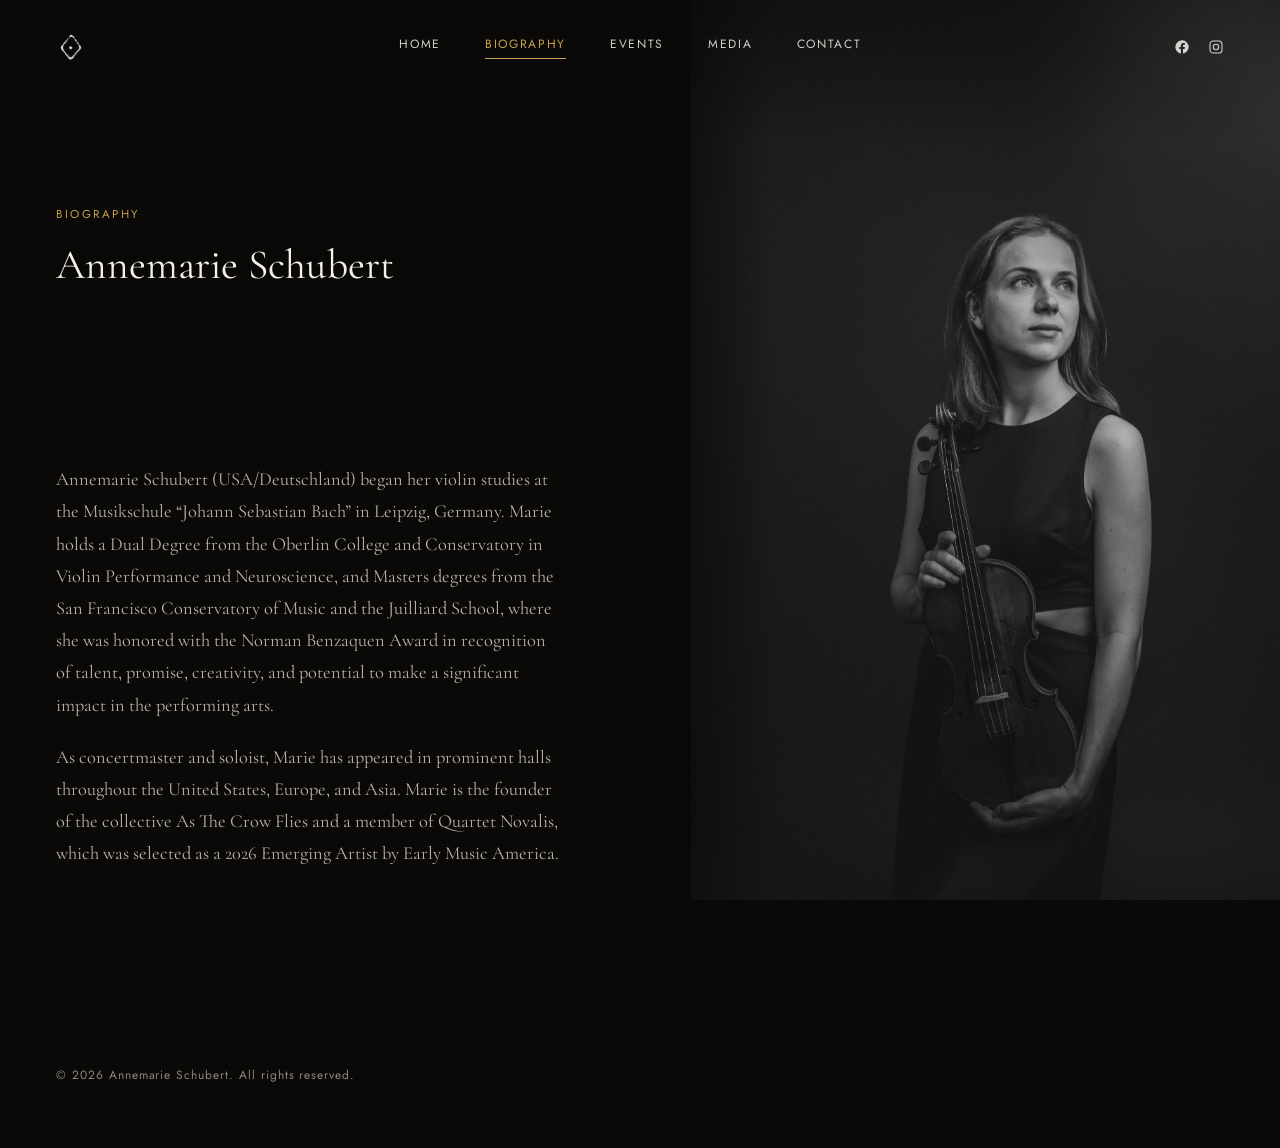
==== biography.html @ f5575508 "Initial commit" ====
<!DOCTYPE html>
<html lang="en">
<head>
<meta charset="UTF-8">
<meta name="viewport" content="width=device-width, initial-scale=1.0">
<title>Biography — Annemarie Schubert</title>
<link rel="preconnect" href="https://fonts.googleapis.com">
<link rel="preconnect" href="https://fonts.gstatic.com" crossorigin>
<link href="https://fonts.googleapis.com/css2?family=Cormorant+Garamond:wght@300;400;500&family=Jost:wght@400;500&display=swap" rel="stylesheet">
<link rel="stylesheet" href="styles.css">
</head>
<body class="page-inner bio-page">

<div class="hero-fixed">
<div class="hero-bg"></div>
</div>

<div class="page">

<header class="nav">
<a href="index.html" class="logo" aria-label="Home">
<img src="assets/logo.png" alt="Annemarie Schubert" width="30" height="30">
</a>

<nav class="nav-links">
<a href="index.html">Home</a>
<a href="biography.html" class="active">Biography</a>
<a href="events.html">Events</a>
<a href="media.html">Media</a>
<a href="contact.html">Contact</a>
</nav>

<div class="socials">
<a href="#" aria-label="Facebook">
<svg width="16" height="16" viewBox="0 0 24 24" fill="currentColor"><path d="M22 12a10 10 0 1 0-11.6 9.9v-7H7.9V12h2.5V9.8c0-2.5 1.5-3.9 3.8-3.9 1.1 0 2.2.2 2.2.2v2.5h-1.3c-1.2 0-1.6.8-1.6 1.6V12h2.8l-.4 2.9h-2.4v7A10 10 0 0 0 22 12Z"/></svg>
</a>
<a href="#" aria-label="Instagram">
<svg width="16" height="16" viewBox="0 0 24 24" fill="none" stroke="currentColor" stroke-width="1.6"><rect x="3" y="3" width="18" height="18" rx="5"/><circle cx="12" cy="12" r="4"/><circle cx="17.2" cy="6.8" r="0.6" fill="currentColor" stroke="none"/></svg>
</a>
</div>

<!-- Mobile only — replaces .socials at the 820px breakpoint (see
     styles.css). Toggles #mobile-menu below via nav.js. -->
<button type="button" class="nav-toggle" id="nav-toggle" aria-label="Open menu" aria-expanded="false" aria-controls="mobile-menu">
<svg class="nav-toggle-icon-menu" width="22" height="22" viewBox="0 0 22 22" fill="none" xmlns="http://www.w3.org/2000/svg">
<path d="M2 6h18M2 11h18M2 16h18" stroke="currentColor" stroke-width="1.4" stroke-linecap="round"/>
</svg>
<svg class="nav-toggle-icon-close" width="22" height="22" viewBox="0 0 22 22" fill="none" xmlns="http://www.w3.org/2000/svg" hidden>
<path d="M4 4l14 14M18 4L4 18" stroke="currentColor" stroke-width="1.4" stroke-linecap="round"/>
</svg>
</button>

<!-- Mobile only — collapsed (max-height:0) until nav.js adds .is-open. -->
<nav class="mobile-menu" id="mobile-menu" aria-label="Mobile">
<ul class="mobile-menu-links">
<li><a href="index.html">Home</a></li>
<li><a href="biography.html" class="active">Biography</a></li>
<li><a href="events.html">Events</a></li>
<li><a href="media.html">Media</a></li>
<li><a href="contact.html">Contact</a></li>
</ul>
</nav>
</header>

<!-- No .hero-spacer / .content-gradient / .hero-text on inner pages — content
       sits directly over the fixed photo from right under the nav, all the way
       down to the footer. The photo stays fixed and visible the entire scroll;
       .content is transparent (see .content-overlay in styles.css). -->
<main class="content content-overlay">

<section class="section page-lead">
<span class="eyebrow">Biography</span>
<h2>Annemarie Schubert</h2>
</section>

<section class="section">
<p>
        Annemarie Schubert (USA/Deutschland) began her violin studies at the
        Musikschule &ldquo;Johann Sebastian Bach&rdquo; in Leipzig, Germany.
        Marie holds a Dual Degree from the Oberlin College and Conservatory
        in Violin Performance and Neuroscience, and Masters degrees
        from the San Francisco Conservatory of Music and the Juilliard School,
        where she was honored with the Norman Benzaquen Award in recognition of
        talent, promise, creativity, and potential to make a significant
        impact in the performing arts.
</p>
<p>
        As concertmaster and soloist, Marie has appeared in prominent halls
        throughout the United States, Europe, and Asia. Marie is the
        founder of the collective As The Crow Flies and a member of
        Quartet Novalis, which was selected as a 2026 Emerging Artist
        by Early Music America.
</p>
</section>

<footer class="footer">
<p>&copy; 2026 Annemarie Schubert. All rights reserved.</p>
</footer>

</main>

</div>

<script src="script.js"></script>
<script src="nav.js"></script>
</body>
</html>
---- styles.css ----
:root{
  --black:#0a0908;
  --cream:#f4f1ea;
  --gold:#c9a24b;
  --muted:#b9b3a6;
  --serif:'Cormorant Garamond', Georgia, serif;
  --sans:'Jost', Helvetica, Arial, sans-serif;
}

*{margin:0;padding:0;box-sizing:border-box;}

html{scroll-behavior:smooth;}

/* Deliberately not setting overscroll-behavior to anything but the
   default ("auto") here. That default is what lets the browser's native
   rubber-band/elastic overscroll run when scrolling past the top or
   bottom of the page (this is a built-in feature of trackpad scrolling
   in Safari/Chrome on macOS, and of touchscreens generally — not
   something a site author codes). It tracks the actual gesture and
   releases exactly on lift-off because the OS has real access to touch/
   trackpad state that JavaScript does not, which is why it feels correct
   in a way a hand-rolled JS approximation never quite manages. On
   platforms without native elastic scrolling (Windows, most of Linux,
   non-momentum mice), there's simply no bounce — same as most sites,
   including the one this design is based on. */

body{
  background:var(--black);
  color:var(--cream);
  font-family:var(--sans);
  overflow-x:hidden;
}

a{color:inherit;text-decoration:none;}

/* ============ FIXED HERO LAYER ============
   This is just the photo, position:fixed, so it never moves. The nav,
   spacer, and content all live in .page, which scrolls normally on top
   of it. */
.hero-fixed{
  position:fixed;
  inset:0;
  height:100vh;
  width:100%;
  z-index:1;
  overflow:hidden;
}

.hero-bg{
  position:absolute;
  inset:0;
  background-image:url('assets/hero.jpg');
  background-size:cover;
  background-position:center 20%;
  z-index:0;
}

/* Biography uses its own photo instead of the shared hero image.
   Same background-size/position as .hero-bg, just a different file. */
body.bio-page .hero-bg{
  background-image:url('assets/bio.jpg');
}

/* Contact likewise uses its own photo. */
body.contact-page .hero-bg{
  background-image:url('assets/contact.jpg');
}

/* subtle permanent darkening so nav/text stay legible over any photo.
   This is deliberately light/vignette-style — Home only needs it near the
   nav and where .hero-text sits, since the rest of Home is solid black
   .content covering the photo anyway. */
.hero-fixed::after{
  content:'';
  position:absolute;
  inset:0;
  background:linear-gradient(180deg, rgba(0,0,0,.35) 0%, rgba(0,0,0,0) 30%, rgba(0,0,0,0) 55%, rgba(0,0,0,.75) 100%);
  z-index:1;
  pointer-events:none;
}

/* Inner pages (Biography/Events/Media/Contact) never cover the photo with
   solid black — .content stays transparent (see .content-overlay below)
   for the entire scroll, all the way to the footer. Because .hero-fixed
   is position:fixed at 100vh, it always fills whatever's currently in the
   viewport, so this stronger, more uniform wash keeps text readable no
   matter how far the user has scrolled or how long the page is. */
body.page-inner .hero-fixed::after{
  background:linear-gradient(180deg, rgba(8,7,6,.62) 0%, rgba(8,7,6,.5) 45%, rgba(8,7,6,.64) 100%);
}

/* ============ PAGE (scrolling frame of reference) ============
   Wraps the nav, hero spacer, and content. This is a normal, non-fixed
   element, so everything inside it — including the nav — scrolls up
   together at the same rate. It only needs to sit above .hero-fixed in
   the stacking order so the photo shows through where .page is
   transparent (over the nav and the spacer). */
.page{
  position:relative;
  z-index:2;
}

/* ---------- Nav ----------
   Normal flow now (not fixed/absolute) so it scrolls at the same speed
   as everything else in .page instead of staying pinned to the photo. */
.nav{
  position:relative;
  z-index:10; /* .content below has its own stacking context at z-index:2;
                 this keeps the mobile dropdown menu (a descendant of
                 .nav) painting above it rather than getting covered */
  display:flex;
  align-items:center;
  justify-content:space-between;
  padding:2rem 3.5rem;
}

.logo{
  display:flex;
  opacity:.9;
  transition:opacity .25s ease;
}

.logo:hover{
  opacity:1;
}

.logo img{
  display:block;
  width:30px;
  height:30px;
  object-fit:contain; /* the cropped source is ~38x44, not perfectly
                          square — this keeps it from being stretched
                          into a distorted square */
}

.nav-links{
  display:flex;
  gap:2.75rem;
}

.nav-links a{
  font-size:.75rem;
  letter-spacing:.14em;
  text-transform:uppercase;
  color:var(--cream);
  opacity:.85;
  padding-bottom:.35rem;
  border-bottom:1px solid transparent;
  transition:opacity .25s ease, border-color .25s ease, color .25s ease;
}

.nav-links a:hover,
.nav-links a.active{
  opacity:1;
  color:var(--gold);
  border-color:var(--gold);
}

.socials{
  display:flex;
  gap:1.1rem;
}

.socials a{
  color:var(--cream);
  opacity:.85;
  display:flex;
  transition:opacity .25s ease;
}
.socials a:hover{opacity:1;}

/* Mobile menu toggle — hidden on desktop; the @media block below shows
   it in place of .socials, which is hidden at the same breakpoint. */
.nav-toggle{
  display:none;
  align-items:center;
  justify-content:center;
  width:2.25rem;
  height:2.25rem;
  padding:0;
  background:none;
  border:none;
  color:var(--cream);
  cursor:pointer;
}

.nav-toggle svg{display:block;}
.nav-toggle svg[hidden]{display:none;} /* without this, .nav-toggle svg's
  own specificity beats the browser's default [hidden]{display:none} rule,
  so both icons stay visible regardless of the hidden attribute */

/* Slide-down mobile menu panel — hidden entirely on desktop; on mobile
   it's always in the DOM but collapsed to max-height:0 until nav.js
   adds .is-open. */
.mobile-menu{
  display:none;
}

.mobile-menu-links{
  list-style:none;
}

.mobile-menu-links a{
  display:block;
  font-size:.85rem;
  letter-spacing:.14em;
  text-transform:uppercase;
  color:var(--cream);
  opacity:.85;
}

.mobile-menu-links a.active,
.mobile-menu-links a:hover{
  opacity:1;
  color:var(--gold);
}

/* ---------- Hero text ----------
   Lives inside .content (not .hero-fixed), positioned absolutely at the
   same top offset as .content-gradient so it sits right where the fade
   begins — and because it's part of the scrolling content, it travels
   up together with the gradient instead of staying pinned to the photo. */
.hero-text{
  position:absolute;
  top:-42vh;
  left:0;
  right:0;
  z-index:2;
  padding-top:6vh;
  text-align:center;
}

.hero-text h1{
  font-family:var(--serif);
  font-weight:400;
  font-size:clamp(2.4rem, 6vw, 5rem);
  letter-spacing:.04em;
  line-height:1;
}

.hero-text .subtitle{
  font-family:var(--serif);
  font-size:clamp(1rem, 1.6vw, 1.4rem);
  letter-spacing:.5em;
  text-transform:uppercase;
  margin-top:1.1rem;
  padding-left:.5em; /* optical centering against the extra letter-spacing */
  color:var(--muted);
}

/* ============ SCROLL SPACER ============
   Height of pure image before the black content starts sliding up.
   Increase/decrease to control how much of the photo is seen first. */
.hero-spacer{
  height:100vh;
}

/* ============ SCROLLING CONTENT ============
   Sits in normal document flow (not fixed), so it scrolls up and
   covers .hero-fixed underneath it as the user scrolls down. */
.content{
  position:relative;
  z-index:2;
  background:var(--black);
}

/* the fade-to-black that visually "moves over" the fixed photo.
   position:absolute (not a negative margin) so it can overlap upward
   into the hero without dragging .content's own black background along
   with it via margin collapsing. Home only — inner pages have no fade. */
.content-gradient{
  position:absolute;
  top:-42vh;
  left:0;
  right:0;
  height:42vh;
  background:linear-gradient(180deg, rgba(10,9,8,0) 0%, rgba(10,9,8,1) 92%);
  pointer-events:none;
  z-index:1;
}

/* ============ OVERLAY CONTENT (inner pages) ============
   Biography / Events / Media / Contact don't cover the photo with a
   solid black panel the way Home's .content does. The photo stays fully
   visible and fixed the whole way down — this wrapper sits at the same
   z-level as the nav and footer (transparent, directly over the image)
   rather than sliding a black sheet over it. There's no .hero-spacer
   before it either: content starts right under the nav and you can
   scroll it as far as it goes, with the footer arriving whenever the
   content runs out — the photo itself never changes underneath it.
   Individual panels (.section, .event-card) get their own translucent
   scrim so text stays legible over whatever part of the photo happens
   to be behind it at any given scroll position, without hiding the
   image the way a fully opaque background would. */
.content-overlay{
  position:relative;
  z-index:2;
  background:transparent;
}

.content-overlay .section{
  background:rgba(10,9,8,.6);
  backdrop-filter:blur(10px);
  -webkit-backdrop-filter:blur(10px);
  border-bottom:none;
  margin-bottom:1.5rem;
}

.content-overlay .section:last-of-type{margin-bottom:0;}

/* the lead heading and any wide layout wrapper stay plain text over the
   photo, like the nav — only the dense body-copy panels need the scrim */
.content-overlay .page-lead,
.content-overlay .section.section-wide{
  background:none;
  backdrop-filter:none;
}

.content-overlay .event-card{
  background:rgba(10,9,8,.6);
  backdrop-filter:blur(10px);
  -webkit-backdrop-filter:blur(10px);
}

.section{
  max-width:760px;
  margin:0 auto;
  padding:8rem 2rem;
  border-bottom:1px solid rgba(255,255,255,.08);
}

.section:last-of-type{border-bottom:none;}

/* The first section on inner pages (Biography/Events/Media/Contact) —
   just the eyebrow + page title, sitting right under the nav. Tighter
   padding than a regular .section (no viewport-height spacer precedes it
   anymore) and no divider, since it reads as one unit with the section
   right after it. */
.page-lead{
  padding-top:7rem;
  padding-bottom:1rem;
  border-bottom:none;
}

.page-lead h2{
  margin-bottom:0;
  text-shadow:0 2px 24px rgba(0,0,0,.55);
}

/* Wider variant for grid content (events, media) that shouldn't be
   squeezed into the ~760px reading-width column. */
.section-wide{max-width:1320px;}

.eyebrow{
  display:block;
  font-size:.72rem;
  letter-spacing:.22em;
  text-transform:uppercase;
  color:var(--gold);
  margin-bottom:1.2rem;
}

.section h2{
  font-family:var(--serif);
  font-weight:400;
  font-size:clamp(1.8rem, 3.4vw, 2.6rem);
  line-height:1.2;
  margin-bottom:1.75rem;
}

.section p{
  font-family:var(--serif);
  font-size:1.15rem;
  line-height:1.75;
  color:var(--muted);
  margin-bottom:1.25rem;
  max-width:60ch;
}

/* Home: the biography blurb reads as a short centered pull-quote rather
   than a labeled section like Events/Media/Contact below it. Scoped to
   #biography, which only exists on index.html — biography.html's own
   section has no id, so this doesn't touch that page. */
#biography{
  text-align:center;
  max-width:900px; /* wider than the default .section 760px, so lines can run longer */
}

#biography p{
  margin-left:auto;
  margin-right:auto;
  max-width:80ch; /* wider than the default .section p 60ch */
}

/* ---------- Events ---------- */

/* Flat list — used on Home's single-page summary section */
.event-list{
  list-style:none;
  display:flex;
  flex-direction:column;
}

.event-list li{
  display:flex;
  gap:2rem;
  padding:1.4rem 0;
  border-top:1px solid rgba(255,255,255,.08);
  font-family:var(--serif);
  font-size:1.1rem;
}

.event-list li:last-child{border-bottom:1px solid rgba(255,255,255,.08);}

.event-date{
  color:var(--gold);
  min-width:8rem;
  letter-spacing:.03em;
}

/* Card grid — used on the standalone events.html page */
.event-grid{
  display:grid;
  grid-template-columns:repeat(auto-fit, minmax(230px, 1fr));
  gap:1.75rem 1.5rem;
  align-items:start; /* cards keep their own height instead of stretching
                         to match the tallest one in the row */
}

.event-card{
  padding:2.1rem 1.85rem 2rem;
  background:rgba(10,9,8,.72); /* dark and opaque enough to hold contrast
                                   on its own, wherever it lands on the photo */
  border:1px solid rgba(255,255,255,.12);
  border-top:2px solid rgba(201,162,75,.5); /* a fixed accent, not something
                                                 that depends on the photo */
  backdrop-filter:blur(14px);
  -webkit-backdrop-filter:blur(14px);
  box-shadow:0 18px 40px -14px rgba(0,0,0,.6); /* lifts the card off the
                                                    photo rather than reading
                                                    as text floating on it */
  transition:border-color .25s ease, background .25s ease,
             transform .25s ease, box-shadow .25s ease;
}

.event-card:hover{
  border-color:rgba(201,162,75,.55);
  border-top-color:var(--gold);
  background:rgba(10,9,8,.84);
  transform:translateY(-4px);
  box-shadow:0 24px 50px -14px rgba(0,0,0,.7);
}

.event-card-date{
  display:block;
  font-size:.72rem;
  letter-spacing:.14em;
  text-transform:uppercase;
  color:var(--gold);
  padding-bottom:.9rem;
  margin-bottom:1rem;
  border-bottom:1px solid rgba(255,255,255,.1); /* separates "when" from
                                                     "what", the missing
                                                     hierarchy that made the
                                                     stacked text feel flat */
}

.event-card h3{
  font-family:var(--serif);
  font-weight:400;
  font-size:1.5rem;
  line-height:1.25;
  margin-bottom:.4rem;

  /* Reserves space for the longest realistic title (currently "Innsbrucker
     Festwochen der Alten Musik" at 3 lines) on every card, short titles
     included — so the date/title/location block is the same height
     everywhere, and one long title can't make its grid row taller than
     its neighbors (CSS Grid sizes a row to its tallest item regardless
     of align-items, which only controls alignment *within* the row, not
     the row's own height). If a future title is somehow longer than
     this, it's truncated with an ellipsis rather than growing the card
     — bump both numbers below together if that starts happening. */
  min-height:calc(1.25em * 3);
  display:-webkit-box;
  -webkit-box-orient:vertical;
  -webkit-line-clamp:3;
  line-clamp:3;
  overflow:hidden;
}

.event-card p{
  font-family:var(--serif);
  color:var(--muted);
  font-size:1.05rem;
}

/* "Details" trigger — opens the card's <dialog> */
.event-card-more{
  display:inline-flex;
  align-items:center;
  gap:.4rem;
  margin-top:1.1rem;
  padding:0;
  background:none;
  border:none;
  font-family:var(--sans);
  font-size:.72rem;
  letter-spacing:.14em;
  text-transform:uppercase;
  color:var(--gold);
  cursor:pointer;
  opacity:.85;
  transition:opacity .2s ease, gap .2s ease;
}

.event-card-more::after{
  content:'\2192'; /* → */
  font-size:.85rem;
}

.event-card-more:hover{
  opacity:1;
  gap:.6rem;
}

/* Reusable outline button (Tickets, etc.) */
.btn{
  display:inline-block;
  margin-top:1.4rem;
  padding:.7rem 1.6rem;
  border:1px solid rgba(255,255,255,.3);
  font-family:var(--sans);
  font-size:.72rem;
  letter-spacing:.14em;
  text-transform:uppercase;
  color:var(--cream);
  transition:border-color .2s ease, background .2s ease, color .2s ease;
}

.btn:hover{
  border-color:var(--gold);
  background:var(--gold);
  color:var(--black);
}

/* ---------- Event detail dialog ----------
   Opened via dialog.showModal() from events.html's inline script.
   Rendered in the browser's top layer — independent of the grid, so
   opening it never reflows or leaves gaps under other cards. */
dialog.event-dialog{
  position:fixed;
  top:50%;
  left:50%;
  margin:0; /* the site's *{margin:0} reset already zeroes this, but
               stated explicitly since we're overriding the browser's
               default centering technique (which relies on margin:auto)
               with our own top/left/transform approach below */
  max-width:480px;
  width:calc(100% - 3rem);
  max-height:calc(100vh - 4rem);
  overflow-y:auto;
  padding:2.5rem 2.25rem 2.25rem;
  background:rgba(12,11,9,.94);
  color:var(--cream);
  border:1px solid rgba(255,255,255,.14);
  border-top:2px solid var(--gold);
  box-shadow:0 30px 70px -20px rgba(0,0,0,.7);
  backdrop-filter:blur(18px);
  -webkit-backdrop-filter:blur(18px);

  /* Progressive-enhancement fade/scale on open — unsupported browsers
     just show/hide the dialog instantly, which is a perfectly fine
     fallback. translate(-50%, -50%) does the centering; the extra
     translateY(10px) scale(.98) is just the "closed" animation offset,
     folded into the same transform. */
  opacity:0;
  transform:translate(-50%, -50%) translateY(10px) scale(.98);
  transition:opacity .22s ease, transform .22s ease,
             overlay .22s ease allow-discrete, display .22s ease allow-discrete;
}

dialog.event-dialog[open]{
  opacity:1;
  transform:translate(-50%, -50%) scale(1);
}

@starting-style{
  dialog.event-dialog[open]{
    opacity:0;
    transform:translate(-50%, -50%) translateY(10px) scale(.98);
  }
}

dialog.event-dialog::backdrop{
  background:rgba(5,4,3,.72);
  backdrop-filter:blur(3px);
  -webkit-backdrop-filter:blur(3px);
}

dialog.event-dialog .event-card-date{
  border-bottom:none;
  padding-bottom:0;
  margin-bottom:.5rem;
}

dialog.event-dialog h3{
  font-family:var(--serif);
  font-weight:400;
  font-size:1.6rem;
  margin-bottom:1.75rem;
  padding-bottom:1.25rem;
  border-bottom:1px solid rgba(255,255,255,.1);
}

.dialog-close{
  position:absolute;
  top:1rem;
  right:1.1rem;
  width:2rem;
  height:2rem;
  display:flex;
  align-items:center;
  justify-content:center;
  background:none;
  border:1px solid rgba(255,255,255,.25);
  border-radius:50%;
  color:var(--cream);
  font-size:1.1rem;
  line-height:1;
  cursor:pointer;
  transition:border-color .2s ease, color .2s ease;
}

.dialog-close:hover{
  border-color:var(--gold);
  color:var(--gold);
}

/* One performance instance inside a dialog — date/time, venue, tickets.
   Repeat this block for events with multiple dates (a residency, a
   run of shows); each one gets its own divider except the first. */
.event-instance + .event-instance{
  margin-top:1.5rem;
  padding-top:1.5rem;
  border-top:1px solid rgba(255,255,255,.1);
}

.event-instance-heading{
  font-family:var(--serif);
  font-style:italic;
  color:var(--gold);
  font-size:1.05rem;
  margin-bottom:.4rem !important;
}

.event-instance-details{
  font-size:1.02rem;
  line-height:1.6;
}

/* ---------- Media ---------- */

/* Full-bleed hero band: the carousel itself is the visual interest on
   this page (unlike every other inner page, which sits on a fixed
   background photo), so it runs edge-to-edge rather than being
   contained inside .section-wide's max-width. "Media" is overlaid
   directly on top of it, the way a hero title normally sits on a
   static photo — except what's behind it keeps changing, hence the
   scrim staying on regardless of which image is currently active. */
.media-hero{
  position:relative;
  width:100%;
  height:78vh;
  min-height:420px;
  overflow:hidden;
  background:var(--black);
}

/* Photo carousel — every image is stacked in the same box; only the
   .is-active one is visible, and the opacity transition on .carousel img
   is what produces the dissolve when carousel.js swaps the active class
   every few seconds. */
.carousel{
  position:absolute;
  inset:0;
  width:100%;
  height:100%;
}

.carousel img{
  position:absolute;
  inset:0;
  width:100%;
  height:100%;
  object-fit:cover;
  opacity:0;
  transition:opacity 1.4s ease;
}

.carousel img.is-active{
  opacity:1;
}

.carousel-empty-note{
  position:absolute;
  inset:0;
  display:flex;
  align-items:center;
  justify-content:center;
  font-family:var(--serif);
  font-style:italic;
  color:var(--muted);
  text-align:center;
  padding:2rem;
}

.media-hero-scrim{
  position:absolute;
  inset:0;
  background:linear-gradient(180deg, rgba(10,9,8,.1) 0%, rgba(10,9,8,.5) 100%);
  pointer-events:none;
}

.media-hero-title{
  position:absolute;
  inset:0;
  margin:0;
  display:flex;
  align-items:center;
  justify-content:center;
  font-family:var(--serif);
  font-weight:400;
  font-size:clamp(2.4rem, 6vw, 5rem);
  letter-spacing:.04em;
  color:var(--cream);
  text-shadow:0 4px 30px rgba(0,0,0,.6);
  pointer-events:none;
}

.media-videos{
  padding-top:5rem;
}

/* 2x2 grid of YouTube embeds below the carousel */
.video-grid{
  display:grid;
  grid-template-columns:repeat(2, 1fr);
  gap:1.5rem;
}

.video-embed{
  position:relative;
  aspect-ratio:16/9;
  overflow:hidden;
  background:var(--black);
  border:1px solid rgba(255,255,255,.12);
}

.video-embed iframe{
  position:absolute;
  inset:0;
  width:100%;
  height:100%;
  border:0;
}

.placeholder-note{
  margin-top:2rem;
  font-family:var(--serif);
  font-style:italic;
  color:var(--muted);
  opacity:.7;
}

/* ---------- Contact ---------- */
.email{
  display:inline-block;
  margin-top:.5rem;
  font-family:var(--serif);
  font-size:1.3rem;
  color:var(--gold);
  border-bottom:1px solid var(--gold);
  padding-bottom:.15rem;
}

.contact-form{
  max-width:560px;
  margin-top:3rem;
  display:flex;
  flex-direction:column;
  gap:1.5rem;
}

.form-row{
  display:flex;
  gap:1.5rem;
}

.form-row .form-field{
  flex:1;
}

.form-field{
  display:flex;
  flex-direction:column;
  gap:.5rem;
}

.form-field label{
  font-family:var(--sans);
  font-size:.72rem;
  letter-spacing:.14em;
  text-transform:uppercase;
  color:var(--gold);
}

.form-field input,
.form-field textarea{
  font-family:var(--serif);
  font-size:1.05rem;
  color:var(--cream);
  background:transparent;
  border:none;
  border-bottom:1px solid rgba(255,255,255,.25);
  padding:.6rem 0;
  transition:border-color .2s ease;
}

.form-field textarea{
  resize:vertical;
  min-height:8rem;
}

.form-field input:focus,
.form-field textarea:focus{
  outline:none;
  border-color:var(--gold);
}

/* Honeypot — off-screen rather than display:none, since some spam bots
   skip fields hidden that way; kept out of tab order and out of
   assistive-tech announcements either way. */
.form-honeypot{
  position:absolute;
  left:-9999px;
  width:1px;
  height:1px;
  overflow:hidden;
}

.contact-form .btn{
  align-self:flex-start;
  background:none;
  cursor:pointer;
}

.contact-form .btn:disabled{
  opacity:.5;
  cursor:default;
}

.form-status{
  font-family:var(--sans);
  font-size:.85rem;
  color:var(--muted);
  min-height:1.2em;
  margin:0;
}

.form-status.is-success{color:var(--gold);}
.form-status.is-error{color:#e08a7d;}

.footer{
  text-align:center;
  padding:3rem 2rem 4rem;
  font-size:.75rem;
  letter-spacing:.08em;
  color:var(--muted);
  opacity:.75;
}

/* ============ BIOGRAPHY PAGE — two-zone layout ============
   Every rule below is scoped to body.bio-page, so Events/Media/Contact
   keep the original full-bleed-photo-with-scrim treatment untouched.

   Instead of the photo running full-bleed behind scrimmed text panels,
   Biography gives the photo its own fixed lane on the right — bright,
   no scrim, framed the way a photo in a box normally is — and puts the
   copy in a plain solid-black column on the left that never overlaps
   it. Because that text column paints its own background, the photo
   panel underneath only shows through on the right, where nothing is
   drawn over it. */

body.bio-page .hero-fixed{
  width:46vw;
  left:auto;
  right:0;
}

/* Reframe the portrait-orientation photo (1709x2560) inside its now-
   narrower box. Tune the vertical percentage to taste — lower keeps
   more of the top of the image (face/hands) in frame, higher shows
   more of what's below. */
body.bio-page .hero-bg{
  background-position:center 12%;
}

/* No uniform dark wash across the photo — it should read bright, like
   the reference. Two small, local fades instead: one along the seam
   where the photo panel meets the text column, so the edge isn't a
   hard cut; one at the very top, just enough to keep the nav readable
   where it crosses over the photo (the nav still spans the full page
   width, over both zones). */
body.bio-page .hero-fixed::after{
  background:
    linear-gradient(90deg, rgba(8,7,6,.55) 0%, rgba(8,7,6,0) 14%),
    linear-gradient(180deg, rgba(8,7,6,.45) 0%, rgba(8,7,6,0) 16%);
}

/* Text column: left-aligned, fixed width, sitting entirely on the
   page's solid black background rather than centered across the full
   width the way other inner pages are. */
body.bio-page .content-overlay .page-lead,
body.bio-page .content-overlay .section{
  margin:0;
  max-width:600px;
  padding-left:3.5rem;
  padding-right:2.5rem;
}

/* The scrim/blur other inner-page panels need (because their text can
   land anywhere on the photo) isn't needed here — this column never
   sits on top of the photo, so it can just be plain. */
body.bio-page .content-overlay .section{
  background:none;
  backdrop-filter:none;
  -webkit-backdrop-filter:none;
  margin-bottom:0;
}

body.bio-page .footer{
  text-align:left;
  padding-left:3.5rem;
}

/* ---------- Responsive ---------- */
@media (max-width:820px){
  .nav{padding:1.5rem 1.5rem;}
  .nav-links{display:none;}

  /* The subject sits in the right third of hero.jpg. Centering the crop
     horizontally (the desktop default) works fine on a wide viewport,
     but on a narrow/tall one it shows mostly the empty left side of the
     photo and cuts the subject off the right edge. Shifting the crop's
     focal point right keeps them in frame. Scoped to the plain .hero-bg
     rule, so it doesn't affect body.bio-page's own background-position
     override (that rule is more specific and still wins there). */
  .hero-bg{
    background-position:81% 20%;
  }

  /* Socials are replaced by the menu toggle on mobile; the toggle
     itself is hidden on desktop by .nav-toggle's base display:none. */
  .socials{display:none;}
  .nav-toggle{display:flex;}

  .mobile-menu{
    display:block;
    position:absolute;
    top:100%;
    left:0;
    right:0;
    background:rgba(10,9,8,.97);
    backdrop-filter:blur(14px);
    -webkit-backdrop-filter:blur(14px);
    max-height:0;
    overflow:hidden;
    transition:max-height .3s ease;
    /* no border here — max-height:0 clips the content but not a border,
       so a border defined on the base rule would show as a persistent
       thin line even while collapsed. It's added only in .is-open below. */
  }

  .mobile-menu.is-open{
    max-height:22rem; /* comfortably fits 5 links; bump this if the nav
                          grows more entries than that */
    border-top:1px solid rgba(255,255,255,.1);
  }

  .mobile-menu-links{
    display:flex;
    flex-direction:column;
    padding:.5rem 1.5rem 1.5rem;
  }

  .mobile-menu-links a{
    padding:.9rem 0;
    border-bottom:1px solid rgba(255,255,255,.08);
  }

  .mobile-menu-links li:last-child a{
    border-bottom:none;
  }

  .hero-text{padding-top:8vh;}
  .hero-text .subtitle{letter-spacing:.35em;}
  .section{padding:5rem 1.5rem;}
  .video-grid{grid-template-columns:1fr;}
  .form-row{flex-direction:column;gap:1.5rem;}
  .media-hero{height:52vh;min-height:320px;}
  .event-grid{grid-template-columns:1fr;}

  /* Biography: the side-by-side split needs desktop width to work.
     Below 820px, fall back to the same full-bleed-with-scrim pattern
     the other inner pages use, so the photo becomes a shorter band up
     top and the text stacks below it, full width. */
  body.bio-page .hero-fixed{
    width:100%;
    left:0;
    right:0;
  }

  body.bio-page .hero-fixed::after{
    background:linear-gradient(180deg, rgba(8,7,6,.62) 0%, rgba(8,7,6,.5) 45%, rgba(8,7,6,.64) 100%);
  }

  body.bio-page .content-overlay .page-lead,
  body.bio-page .content-overlay .section{
    max-width:none;
    padding-left:1.5rem;
    padding-right:1.5rem;
  }

  /* Unlike Events/Media/Contact, Biography's body copy stays plain text
     directly on the (already darkened by the ::after scrim above)
     photo on mobile too — no floating translucent panel, and no gap
     between it and the title, which is what made the panel read as an
     accident rather than a deliberate design choice. The text-shadow is
     a small legibility safety net now that there's no panel background
     behind it to guarantee contrast. */
  body.bio-page .content-overlay .section p{
    text-shadow:0 1px 12px rgba(0,0,0,.55);
  }

  body.bio-page .footer{
    text-align:center;
    padding-left:2rem;
  }

  dialog.event-dialog{
    padding:2.25rem 1.5rem 1.75rem;
  }
}
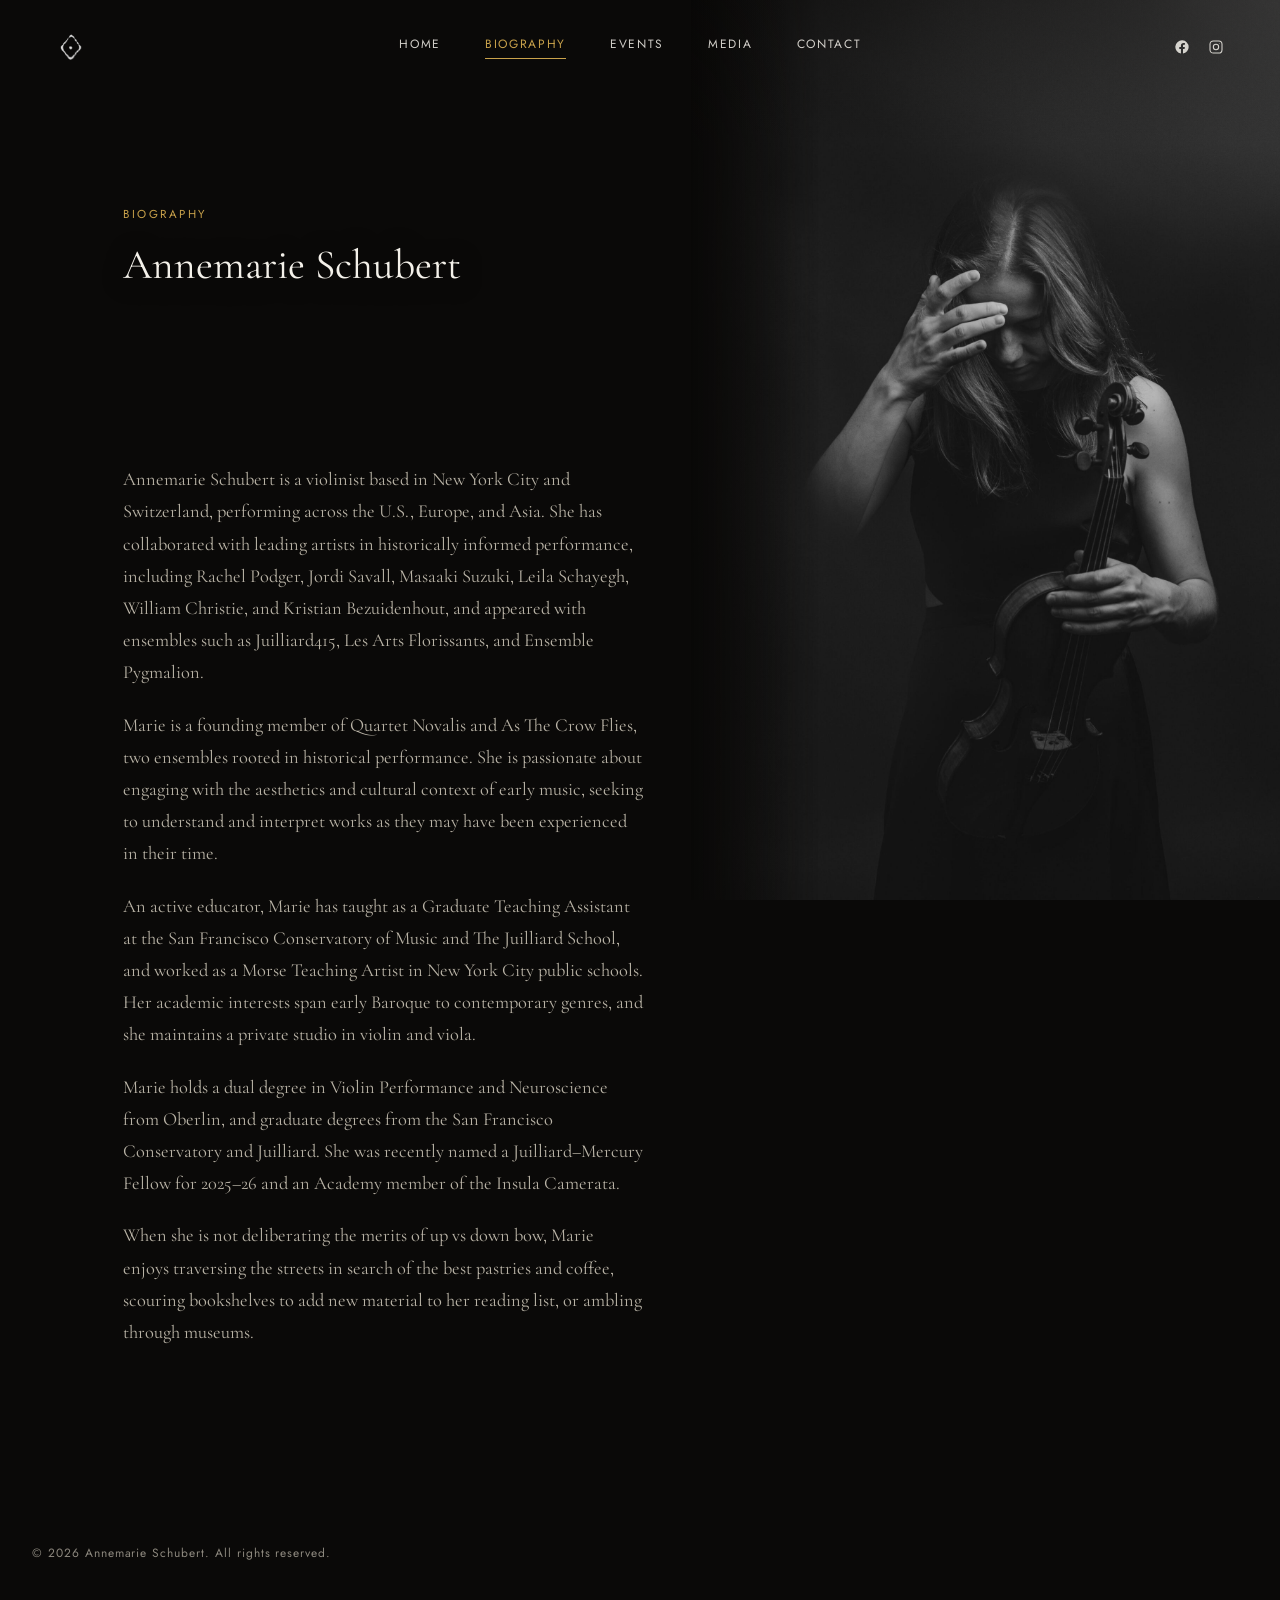
==== commit a3fed51d: "Fix bio page" ====
--- a/biography.html
+++ b/biography.html
@@ -75,21 +75,40 @@
 
 <section class="section">
 <p>
-        Annemarie Schubert (USA/Deutschland) began her violin studies at the
-        Musikschule &ldquo;Johann Sebastian Bach&rdquo; in Leipzig, Germany.
-        Marie holds a Dual Degree from the Oberlin College and Conservatory
-        in Violin Performance and Neuroscience, and Masters degrees
-        from the San Francisco Conservatory of Music and the Juilliard School,
-        where she was honored with the Norman Benzaquen Award in recognition of
-        talent, promise, creativity, and potential to make a significant
-        impact in the performing arts.
+        Annemarie Schubert is a violinist based in New York City and
+        Switzerland, performing across the U.S., Europe, and Asia. She has
+        collaborated with leading artists in historically informed
+        performance, including Rachel Podger, Jordi Savall, Masaaki Suzuki,
+        Leila Schayegh, William Christie, and Kristian Bezuidenhout, and
+        appeared with ensembles such as Juilliard415, Les Arts Florissants,
+        and Ensemble Pygmalion.
 </p>
 <p>
-        As concertmaster and soloist, Marie has appeared in prominent halls
-        throughout the United States, Europe, and Asia. Marie is the
-        founder of the collective As The Crow Flies and a member of
-        Quartet Novalis, which was selected as a 2026 Emerging Artist
-        by Early Music America.
+        Marie is a founding member of Quartet Novalis and As The Crow Flies,
+        two ensembles rooted in historical performance. She is passionate
+        about engaging with the aesthetics and cultural context of early
+        music, seeking to understand and interpret works as they may have
+        been experienced in their time.
+</p>
+<p>
+        An active educator, Marie has taught as a Graduate Teaching Assistant
+        at the San Francisco Conservatory of Music and The Juilliard School,
+        and worked as a Morse Teaching Artist in New York City public
+        schools. Her academic interests span early Baroque to contemporary
+        genres, and she maintains a private studio in violin and viola.
+</p>
+<p>
+        Marie holds a dual degree in Violin Performance and Neuroscience
+        from Oberlin, and graduate degrees from the San Francisco
+        Conservatory and Juilliard. She was recently named a
+        Juilliard&ndash;Mercury Fellow for 2025&ndash;26 and an Academy
+        member of the Insula Camerata.
+</p>
+<p>
+        When she is not deliberating the merits of up vs down bow, Marie
+        enjoys traversing the streets in search of the best pastries and
+        coffee, scouring bookshelves to add new material to her reading
+        list, or ambling through museums.
 </p>
 </section>
 
--- a/styles.css
+++ b/styles.css
@@ -58,12 +58,16 @@
 /* Biography uses its own photo instead of the shared hero image.
    Same background-size/position as .hero-bg, just a different file. */
 body.bio-page .hero-bg{
-  background-image:url('assets/bio.jpg');
-}
-
-/* Contact likewise uses its own photo. */
+  background-image:url('assets/2.jpg');
+}
+
+/* Contact likewise uses its own photo. Lower vertical % than the shared
+   default (20%) keeps more of the top of the image in frame, so the
+   subject's face sits above the form box instead of behind it. Tune
+   to taste against the actual photo. */
 body.contact-page .hero-bg{
   background-image:url('assets/contact.jpg');
+  background-position:center 32%;
 }
 
 /* subtle permanent darkening so nav/text stay legible over any photo.
@@ -390,6 +394,86 @@
   margin-left:auto;
   margin-right:auto;
   max-width:80ch; /* wider than the default .section p 60ch */
+}
+
+/* ---------- Home: events preview (image + first few events) ----------
+   Sits below #biography. #biography is a centered pull-quote, but this
+   section reverts to the standard left-aligned .section heading treatment
+   — just with its h2 set uppercase to match the reference layout. */
+.events-preview-inner{
+  display:flex;
+  gap:3rem;
+  margin-top:2.75rem;
+}
+
+.events-preview-image{
+  flex:0 0 300px;
+  aspect-ratio:3/4;
+  overflow:hidden;
+}
+
+.events-preview-image img{
+  display:block;
+  width:100%;
+  height:100%;
+  object-fit:cover;
+}
+
+.events-preview-content{
+  flex:1;
+  display:flex;
+  flex-direction:column;
+  align-items:flex-start;
+}
+
+.events-preview-grid{
+  width:100%;
+  display:grid;
+  grid-template-columns:repeat(auto-fit, minmax(220px, 1fr));
+  gap:2.5rem 2rem;
+  align-content:start;
+}
+
+.events-preview-date{
+  display:block;
+  font-family:var(--sans);
+  font-size:.72rem;
+  letter-spacing:.14em;
+  text-transform:uppercase;
+  color:var(--gold);
+  margin-bottom:1.1rem;
+}
+
+.events-preview-item h3{
+  font-family:var(--serif);
+  font-weight:400;
+  font-size:clamp(1.5rem, 2.4vw, 2rem);
+  line-height:1.25;
+  margin-bottom:.6rem;
+}
+
+.events-preview-subtitle{
+  font-family:var(--serif);
+  font-size:1.05rem;
+  color:var(--muted);
+}
+
+.events-preview-more{
+  align-self:flex-end;
+  margin-top:2.5rem;
+  display:inline-flex;
+  align-items:center;
+  gap:.6rem;
+  transition:border-color .2s ease, background .2s ease, color .2s ease, gap .2s ease;
+}
+
+.events-preview-more::after{
+  content:'\2192'; /* → */
+  font-size:.85rem;
+}
+
+.events-preview-more:hover{
+  gap:.85rem;
 }
 
 /* ---------- Events ---------- */
@@ -904,6 +988,8 @@
    more of what's below. */
 body.bio-page .hero-bg{
   background-position:center 12%;
+  -webkit-mask-image:linear-gradient(90deg, transparent 0%, black 22%);
+  mask-image:linear-gradient(90deg, transparent 0%, black 22%);
 }
 
 /* No uniform dark wash across the photo — it should read bright, like
@@ -914,19 +1000,23 @@
    width, over both zones). */
 body.bio-page .hero-fixed::after{
   background:
-    linear-gradient(90deg, rgba(8,7,6,.55) 0%, rgba(8,7,6,0) 14%),
+    linear-gradient(90deg, rgba(8,7,6,.3) 0%, rgba(8,7,6,0) 18%),
     linear-gradient(180deg, rgba(8,7,6,.45) 0%, rgba(8,7,6,0) 16%);
 }
 
 /* Text column: left-aligned, fixed width, sitting entirely on the
    page's solid black background rather than centered across the full
    width the way other inner pages are. */
+body.bio-page .content{
+  width:54vw;
+}
+
 body.bio-page .content-overlay .page-lead,
 body.bio-page .content-overlay .section{
-  margin:0;
+  margin:0 0 0 auto;
   max-width:600px;
-  padding-left:3.5rem;
-  padding-right:2.5rem;
+  padding-left:2rem;
+  padding-right:3rem;
 }
 
 /* The scrim/blur other inner-page panels need (because their text can
@@ -940,8 +1030,9 @@
 }
 
 body.bio-page .footer{
+  width:54vw;
   text-align:left;
-  padding-left:3.5rem;
+  padding-left:2rem;
 }
 
 /* ---------- Responsive ---------- */
@@ -1011,6 +1102,24 @@
   .media-hero{height:52vh;min-height:320px;}
   .event-grid{grid-template-columns:1fr;}
 
+  .events-preview-inner{
+    flex-direction:column;
+    gap:2rem;
+  }
+  .events-preview-image{
+    flex-basis:auto;
+    width:100%;
+    aspect-ratio:auto;
+  }
+  .events-preview-image img{
+    height:auto;
+    object-fit:contain;
+  }
+  .events-preview-grid{
+    grid-template-columns:1fr;
+    gap:2rem;
+  }
+
   /* Biography: the side-by-side split needs desktop width to work.
      Below 820px, fall back to the same full-bleed-with-scrim pattern
      the other inner pages use, so the photo becomes a shorter band up
@@ -1019,6 +1128,11 @@
     width:100%;
     left:0;
     right:0;
+  }
+
+  body.bio-page .content,
+  body.bio-page .footer{
+    width:100%;
   }
 
   body.bio-page .hero-fixed::after{
